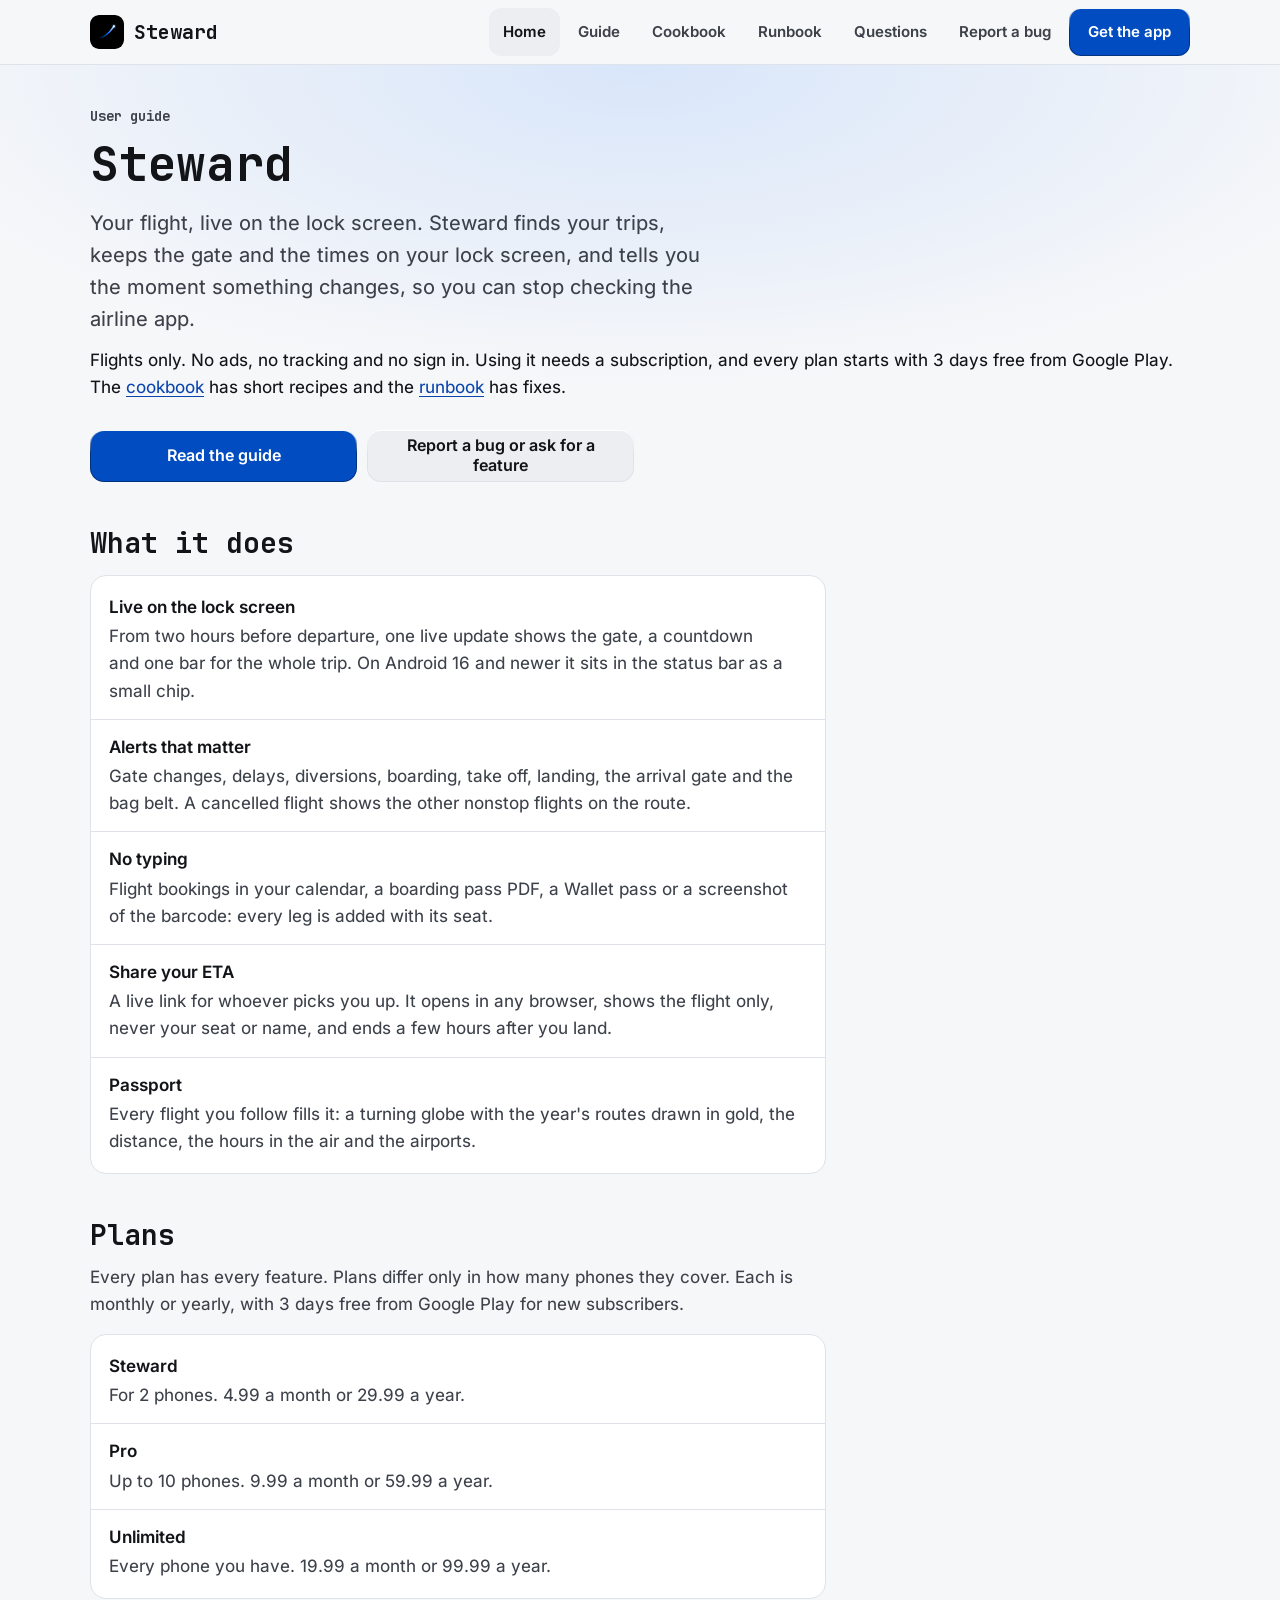
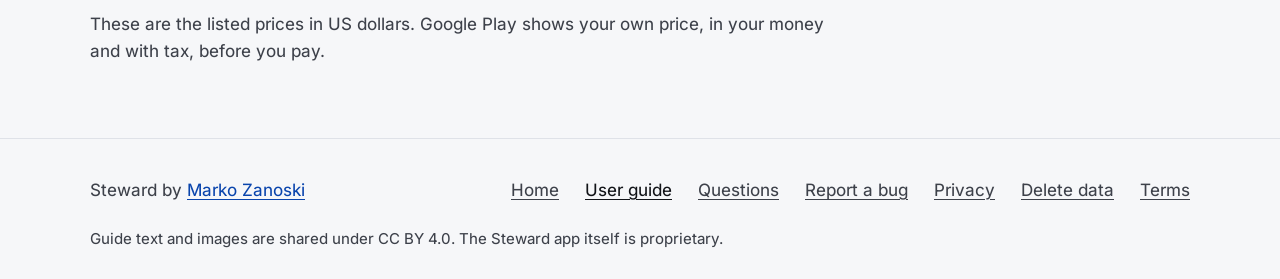
==== docs/index.html @ 2d5c079e "Add the Steward user guide, cookbook, runbook, questions and issue forms The public home for Steward" ====
<!doctype html>
<html lang="en">
<head>
<meta charset="utf-8">
<meta name="viewport" content="width=device-width, initial-scale=1, viewport-fit=cover">
<title>Home · Steward user guide</title>
<meta name="description" content="The user guide for Steward, the flight tracker for Android that keeps your gate and times live on the lock screen.">
<meta name="theme-color" content="#f6f7f9" media="(prefers-color-scheme: light)">
<meta name="theme-color" content="#000000" media="(prefers-color-scheme: dark)">
<meta property="og:title" content="Home · Steward user guide">
<meta property="og:description" content="The user guide for Steward, the flight tracker for Android that keeps your gate and times live on the lock screen.">
<link rel="icon" href="img/icon.svg" type="image/svg+xml">
<link rel="preload" href="fonts/jetbrains-mono-bold.woff2" as="font" type="font/woff2" crossorigin>
<link rel="preload" href="fonts/inter-regular.woff2" as="font" type="font/woff2" crossorigin>
<style>:root {
color-scheme: light dark;
--zs-fill: #004cc0;
--zs-on-fill: #ffffff;
--zs-glow: #0068ff;
--zs-mono: "JetBrains Mono", ui-monospace, "SF Mono", Menlo, Consolas, monospace;
--zs-sans: "Inter", system-ui, -apple-system, "Segoe UI", Roboto, sans-serif;
--zs-fs: 1;
--zs-type-screen-title: calc(27px * var(--zs-fs));
--zs-type-app-bar-title: calc(22px * var(--zs-fs));
--zs-type-pro-headline: calc(22px * var(--zs-fs));
--zs-type-sheet-title: calc(18px * var(--zs-fs));
--zs-type-sheet-title-big: calc(22px * var(--zs-fs));
--zs-type-section-label: calc(13px * var(--zs-fs));
--zs-type-panel-value: calc(19px * var(--zs-fs));
--zs-type-number: calc(20px * var(--zs-fs));
--zs-type-version: calc(17px * var(--zs-fs));
--zs-type-body: calc(15px * var(--zs-fs));
--zs-type-key: calc(15px * var(--zs-fs));
--zs-type-key-main: calc(16px * var(--zs-fs));
--zs-type-header-key: calc(13px * var(--zs-fs));
--zs-type-item-name: calc(15px * var(--zs-fs));
--zs-type-feature-name: calc(15px * var(--zs-fs));
--zs-type-pitch: calc(14.5px * var(--zs-fs));
--zs-type-hint: calc(14px * var(--zs-fs));
--zs-type-small: calc(13.5px * var(--zs-fs));
--zs-type-feature-line: calc(13px * var(--zs-fs));
--zs-type-nav-label: calc(12.5px * var(--zs-fs));
--zs-type-chip: calc(12.5px * var(--zs-fs));
--zs-type-meta: calc(12.5px * var(--zs-fs));
--zs-type-axis: calc(12px * var(--zs-fs));
--zs-r-plate: 16px;
--zs-r-key: 14px;
--zs-r-key-focus-inner: 10px;
--zs-r-header-key: 12px;
--zs-r-icon-button: 12px;
--zs-r-row: 12px;
--zs-r-note: 12px;
--zs-r-theme-tile: 14px;
--zs-r-tile-preview: 9px;
--zs-r-feature-tile: 10px;
--zs-r-list-icon: 10px;
--zs-r-sheet-top: 24px;
--zs-r-grab: 4px;
--zs-r-pill: 999px;
--zs-r-chip: 999px;
--zs-r-switch: 999px;
--zs-key-h: 52px;
--zs-header-key-h: 48px;
--zs-touch: 48px;
--zs-row-h: 52px;
--zs-item-h: 56px;
--zs-nav-item-h: 56px;
--zs-pill-w: 60px;
--zs-pill-h: 32px;
--zs-pro-row-h: 60px;
--zs-content-max: 1100px;
--zs-press-ms: 70ms;
--zs-release-ms: 140ms;
--zs-look-ms: 250ms;
--zs-pill-ms: 200ms;
--zs-s0: 2px;
--zs-s1: 4px;
--zs-s2: 6px;
--zs-s3: 8px;
--zs-s4: 10px;
--zs-s5: 12px;
--zs-s6: 14px;
--zs-s7: 16px;
--zs-s8: 18px;
--zs-s9: 22px;
--zs-s10: 26px;
--zs-s11: 28px;
--zs-s12: 32px;
--zs-s13: 48px;
--zs-ground: #f6f7f9;
--zs-plate: #ffffff;
--zs-well: #eceef2;
--zs-line: #dfe2e8;
--zs-edge: #7b808c;
--zs-bevel: #ffffff;
--zs-text: #121418;
--zs-soft: #3d414a;
--zs-blue: #0a45ad;
--zs-on-blue: #ffffff;
--zs-ok: #0a5530;
--zs-warn: #5c3a00;
--zs-bad: #931313;
--zs-scrim: rgba(18,20,24,.38);
--zs-chosen: #e8f0ff;
--zs-on-chosen: #0a3f9e;
--zs-risky-fill: #fde8e7;
--zs-risky-text: #8a1010;
--zs-risky-line: #d42a20;
--zs-live-dot: #1a7f4b;
}
@media (prefers-color-scheme: dark) {
:root:not([data-look]), :root[data-look="auto"] {
--zs-ground: #000000;
--zs-plate: #0d0d10;
--zs-well: #16171b;
--zs-line: #24252b;
--zs-edge: #646771;
--zs-bevel: #34363e;
--zs-text: #ffffff;
--zs-soft: #b6b8c0;
--zs-blue: #7aaeff;
--zs-on-blue: #04132e;
--zs-ok: #6fdc9b;
--zs-warn: #f2c06b;
--zs-bad: #ff9d97;
--zs-scrim: rgba(0,0,0,.6);
--zs-chosen: #0a2350;
--zs-on-chosen: #ffffff;
--zs-risky-fill: #2a0d10;
--zs-risky-text: #ffb4ae;
--zs-risky-line: #ff5a4f;
--zs-live-dot: #3ecf8e;
}
}
:root[data-look="light"] {
color-scheme: light;
--zs-ground: #f6f7f9;
--zs-plate: #ffffff;
--zs-well: #eceef2;
--zs-line: #dfe2e8;
--zs-edge: #7b808c;
--zs-bevel: #ffffff;
--zs-text: #121418;
--zs-soft: #3d414a;
--zs-blue: #0a45ad;
--zs-on-blue: #ffffff;
--zs-ok: #0a5530;
--zs-warn: #5c3a00;
--zs-bad: #931313;
--zs-scrim: rgba(18,20,24,.38);
--zs-chosen: #e8f0ff;
--zs-on-chosen: #0a3f9e;
--zs-risky-fill: #fde8e7;
--zs-risky-text: #8a1010;
--zs-risky-line: #d42a20;
--zs-live-dot: #1a7f4b;
}
:root[data-look="dark"] {
color-scheme: dark;
--zs-ground: #111215;
--zs-plate: #18191d;
--zs-well: #1f2126;
--zs-line: #2a2c33;
--zs-edge: #6c707b;
--zs-bevel: #3a3d46;
--zs-text: #eceef2;
--zs-soft: #b5b8c1;
--zs-blue: #86b6ff;
--zs-on-blue: #04132e;
--zs-ok: #6fdc9b;
--zs-warn: #f2c06b;
--zs-bad: #ff9d97;
--zs-scrim: rgba(0,0,0,.55);
--zs-chosen: #0a2350;
--zs-on-chosen: #ffffff;
--zs-risky-fill: #2a0d10;
--zs-risky-text: #ffb4ae;
--zs-risky-line: #ff5a4f;
--zs-live-dot: #3ecf8e;
}
:root[data-look="black"] {
color-scheme: dark;
--zs-ground: #000000;
--zs-plate: #0d0d10;
--zs-well: #16171b;
--zs-line: #24252b;
--zs-edge: #646771;
--zs-bevel: #34363e;
--zs-text: #ffffff;
--zs-soft: #b6b8c0;
--zs-blue: #7aaeff;
--zs-on-blue: #04132e;
--zs-ok: #6fdc9b;
--zs-warn: #f2c06b;
--zs-bad: #ff9d97;
--zs-scrim: rgba(0,0,0,.6);
--zs-chosen: #0a2350;
--zs-on-chosen: #ffffff;
--zs-risky-fill: #2a0d10;
--zs-risky-text: #ffb4ae;
--zs-risky-line: #ff5a4f;
--zs-live-dot: #3ecf8e;
}
@media (prefers-reduced-motion: reduce) { :root { --zs-press-ms: 0ms; --zs-release-ms: 0ms; --zs-look-ms: 0ms; --zs-pill-ms: 0ms; } }
@font-face { font-family: Inter; src: url(fonts/inter-regular.woff2) format("woff2"); font-weight: 400; font-display: swap; }
@font-face { font-family: Inter; src: url(fonts/inter-semibold.woff2) format("woff2"); font-weight: 600; font-display: swap; }
@font-face { font-family: "JetBrains Mono"; src: url(fonts/jetbrains-mono-bold.woff2) format("woff2"); font-weight: 700; font-display: swap; }
* { box-sizing: border-box; }
html { background: var(--zs-ground); scroll-behavior: smooth; -webkit-text-size-adjust: 100%; }
@media (prefers-reduced-motion: reduce) { html { scroll-behavior: auto; } }
body { margin: 0; color: var(--zs-text); background: var(--zs-ground); font: 400 1.0625rem/1.6 var(--zs-sans); -webkit-font-smoothing: antialiased; }
img, svg { display: block; max-width: 100%; }
a { color: var(--zs-blue); text-underline-offset: .2em; }
a:hover { text-decoration-thickness: 2px; }
:focus-visible { outline: 2px solid var(--zs-glow); outline-offset: 3px; border-radius: var(--zs-r-row); }
.skip { position: absolute; left: -999px; top: 8px; z-index: 20; background: var(--zs-fill); color: var(--zs-on-fill); padding: 12px 18px; border-radius: var(--zs-r-key); font-weight: 600; }
.skip:focus { left: 12px; }
.wrap { width: min(var(--zs-content-max), 100% - 40px); margin-inline: auto; }
h1, h2, .lbl { font-family: var(--zs-mono); font-weight: 700; letter-spacing: 0; margin: 0; }
h1, h2, h3 { text-wrap: balance; }
p, li, dd { text-wrap: pretty; }
h1 { font-size: clamp(2rem, 5.2vw, 3rem); line-height: 1.12; }
h2 { font-size: clamp(1.375rem, 3vw, 1.75rem); line-height: 1.2; margin: 44px 0 12px; }
h3, .h3 { font: 600 1.125rem/1.35 var(--zs-sans); margin: 0; }
.lbl { font-size: .875rem; color: var(--zs-soft); margin: 0 0 10px; }
p { margin: 0; }
p + p { margin-top: 12px; }
.bar { position: sticky; top: 0; z-index: 10; background: var(--zs-ground); border-bottom: 1px solid var(--zs-line); padding-top: env(safe-area-inset-top, 0px); }
.bar .wrap { display: flex; flex-wrap: wrap; align-items: center; justify-content: space-between; gap: 0 12px; min-height: 64px; padding-block: 8px; }
.brand { display: flex; align-items: center; gap: 10px; min-height: 48px; color: var(--zs-text); text-decoration: none; font: 700 1.25rem/1 var(--zs-mono); white-space: nowrap; }
.brand img { width: 34px; height: 34px; border-radius: 9px; }
.bar nav { display: flex; align-items: center; gap: 4px; }
.bar nav a { display: inline-flex; align-items: center; min-height: 48px; padding: 0 14px; border-radius: var(--zs-r-row); color: var(--zs-soft); font-weight: 600; font-size: .9375rem; text-decoration: none; white-space: nowrap; }
.bar nav a:hover, .bar nav a[aria-current] { color: var(--zs-text); background: var(--zs-well); }
@media (max-width: 760px) { .hide-s { display: none !important; } }
.key { display: inline-flex; align-items: center; justify-content: center; gap: 10px; min-height: var(--zs-key-h); padding: 0 22px; border-radius: var(--zs-r-key); border: 1px solid transparent; font: 600 1rem/1.2 var(--zs-sans); text-decoration: none; text-align: center; cursor: pointer; transition: transform var(--zs-release-ms) ease, filter var(--zs-release-ms) ease; }
.key:active { transform: scale(.97); transition-duration: var(--zs-press-ms); }
.key.filled, .bar nav a.key { color: var(--zs-on-fill); background: linear-gradient(var(--zs-fill), var(--zs-fill)) padding-box, linear-gradient(to bottom, rgba(255,255,255,.32), color-mix(in srgb, var(--zs-fill) 65%, #000) 45%) border-box; }
.key.filled:hover, .bar nav a.key:hover { color: var(--zs-on-fill); filter: brightness(1.08); }
.bar nav a.key { min-height: 48px; padding: 0 18px; border-radius: var(--zs-r-header-key); }
.key.tonal { color: var(--zs-text); background: linear-gradient(var(--zs-well), var(--zs-well)) padding-box, linear-gradient(to bottom, var(--zs-bevel), var(--zs-line) 45%) border-box; }
.keys { display: grid; gap: 10px; margin-top: 28px; max-width: 34rem; }
@media (min-width: 35em) { .keys { grid-auto-flow: column; grid-auto-columns: minmax(0, 1fr); } }
.plate { background: var(--zs-plate); border: 1px solid var(--zs-line); border-radius: var(--zs-r-plate); box-shadow: 0 1px 0 var(--zs-bevel) inset; }
.page { position: relative; isolation: isolate; padding-block: 40px 72px; }
.page::before { content: ""; position: absolute; inset: 0 0 auto; height: 320px; z-index: -1; pointer-events: none; background: radial-gradient(60% 100% at 50% 0%, color-mix(in srgb, var(--zs-glow) 12%, transparent), transparent); }
.lede { margin-top: 16px; max-width: 40rem; color: var(--zs-soft); font-size: clamp(1.0625rem, 1.8vw, 1.25rem); }
.doc { max-width: 46rem; overflow-wrap: break-word; }
.doc p, .doc li { color: var(--zs-soft); }
.doc strong, .doc b { color: var(--zs-text); font-weight: 600; }
.doc ul, .doc ol { padding-left: 1.3em; }
.doc li + li { margin-top: 6px; }
dl.rows { margin: 16px 0 0; padding: 4px 0; }
dl.rows > div { padding: 14px 18px; }
dl.rows > div + div { border-top: 1px solid var(--zs-line); }
dl.rows dt { font-weight: 600; color: var(--zs-text); }
dl.rows dd { margin: 2px 0 0; color: var(--zs-soft); }
.cards { display: grid; gap: 12px; margin-top: 24px; }
@media (min-width: 840px) { .cards { grid-template-columns: 1fr 1fr; } }
.card { padding: 22px; display: flex; flex-direction: column; gap: 6px; }
.card p { color: var(--zs-soft); }
.card .key { margin-top: auto; align-self: start; }
.card p:last-of-type { margin-bottom: 14px; }
.mail { color: var(--zs-text); }
.sr { position: absolute; width: 1px; height: 1px; overflow: hidden; clip-path: inset(50%); white-space: nowrap; }
footer { border-top: 1px solid var(--zs-line); padding: 28px 0 calc(28px + env(safe-area-inset-bottom, 0px)); color: var(--zs-soft); }
footer .wrap { display: flex; flex-wrap: wrap; gap: 12px 24px; justify-content: space-between; align-items: center; }
footer nav { display: flex; flex-wrap: wrap; gap: 2px; margin-inline: -12px; }
footer nav a { display: inline-flex; align-items: center; min-height: 48px; padding: 0 12px; color: var(--zs-soft); border-radius: var(--zs-r-row); }
footer nav a:hover, footer nav a[aria-current] { color: var(--zs-text); }
footer .lic { flex-basis: 100%; font-size: .9375rem; }
@media (min-width: 2200px) { html { font-size: 130%; } .wrap { width: min(1600px, 100% - 96px); } }
@media (min-width: 3200px) { html { font-size: 180%; } .wrap { width: min(2400px, 100% - 160px); } }
@media (prefers-reduced-motion: reduce) { .key { transition: none; } .key:active { transform: none; } }</style>
</head>
<body>
<a class="skip" href="#main">Skip to content</a>
<header class="bar">
  <div class="wrap">
    <a class="brand" href="index.html"><img src="img/icon.svg" alt="" width="34" height="34"><span>Steward</span></a>
    <nav aria-label="Guide pages"><a class="hide-s" href="index.html" aria-current="page">Home</a><a class="hide-s" href="guide.html">Guide</a><a class="hide-s" href="cookbook.html">Cookbook</a><a class="hide-s" href="runbook.html">Runbook</a><a class="hide-s" href="faq.html">Questions</a><a class="hide-s" href="report.html">Report a bug</a><a class="key" href="https://play.google.com/store/apps/details?id=com.zanoshky.steward">Get the app</a></nav>
  </div>
</header>
<main id="main" class="page">
  <div class="wrap">

    <p class="lbl">User guide</p>
    <h1>Steward</h1>
    <p class="lede">Your flight, live on the lock screen. Steward finds your trips, keeps the gate and the times on your lock screen, and tells you the moment something changes, so you can stop checking the airline app.</p>
    <p>Flights only. No ads, no tracking and no sign in. Using it needs a subscription, and every plan starts with 3 days free from Google Play. The <a href="cookbook.html">cookbook</a> has short recipes and the <a href="runbook.html">runbook</a> has fixes.</p>
    <div class="keys">
      <a class="key filled" href="guide.html">Read the guide</a>
      <a class="key tonal" href="report.html">Report a bug or ask for a feature</a>
    </div>

    <div class="doc">
      <h2>What it does</h2>
      <dl class="rows plate">
        <div><dt>Live on the lock screen</dt><dd>From two hours before departure, one live update shows the gate, a countdown and one bar for the whole trip. On Android 16 and newer it sits in the status bar as a small chip.</dd></div>
        <div><dt>Alerts that matter</dt><dd>Gate changes, delays, diversions, boarding, take off, landing, the arrival gate and the bag belt. A cancelled flight shows the other nonstop flights on the route.</dd></div>
        <div><dt>No typing</dt><dd>Flight bookings in your calendar, a boarding pass PDF, a Wallet pass or a screenshot of the barcode: every leg is added with its seat.</dd></div>
        <div><dt>Share your ETA</dt><dd>A live link for whoever picks you up. It opens in any browser, shows the flight only, never your seat or name, and ends a few hours after you land.</dd></div>
        <div><dt>Passport</dt><dd>Every flight you follow fills it: a turning globe with the year's routes drawn in gold, the distance, the hours in the air and the airports.</dd></div>
      </dl>

      <h2>Plans</h2>
      <p>Every plan has every feature. Plans differ only in how many phones they cover. Each is monthly or yearly, with 3 days free from Google Play for new subscribers.</p>
      <dl class="rows plate">
        <div><dt>Steward</dt><dd>For 2 phones. 4.99 a month or 29.99 a year.</dd></div>
        <div><dt>Pro</dt><dd>Up to 10 phones. 9.99 a month or 59.99 a year.</dd></div>
        <div><dt>Unlimited</dt><dd>Every phone you have. 19.99 a month or 99.99 a year.</dd></div>
      </dl>
      <p style="margin-top:12px">These are the listed prices in US dollars. Google Play shows your own price, in your money and with tax, before you pay.</p>
    </div>

  </div>
</main>
<footer>
  <div class="wrap">
    <span>Steward by <a href="https://zanoski.com">Marko Zanoski</a></span>
    <nav aria-label="Footer"><a href="https://steward.zanoski.com">Home</a><a href="index.html" aria-current="page">User guide</a><a href="faq.html">Questions</a><a href="report.html">Report a bug</a><a href="https://steward.zanoski.com/privacy">Privacy</a><a href="https://steward.zanoski.com/delete">Delete data</a><a href="https://steward.zanoski.com/terms">Terms</a></nav>
    <p class="lic">Guide text and images are shared under CC BY 4.0. The Steward app itself is proprietary.</p>
  </div>
</footer>
</body>
</html>
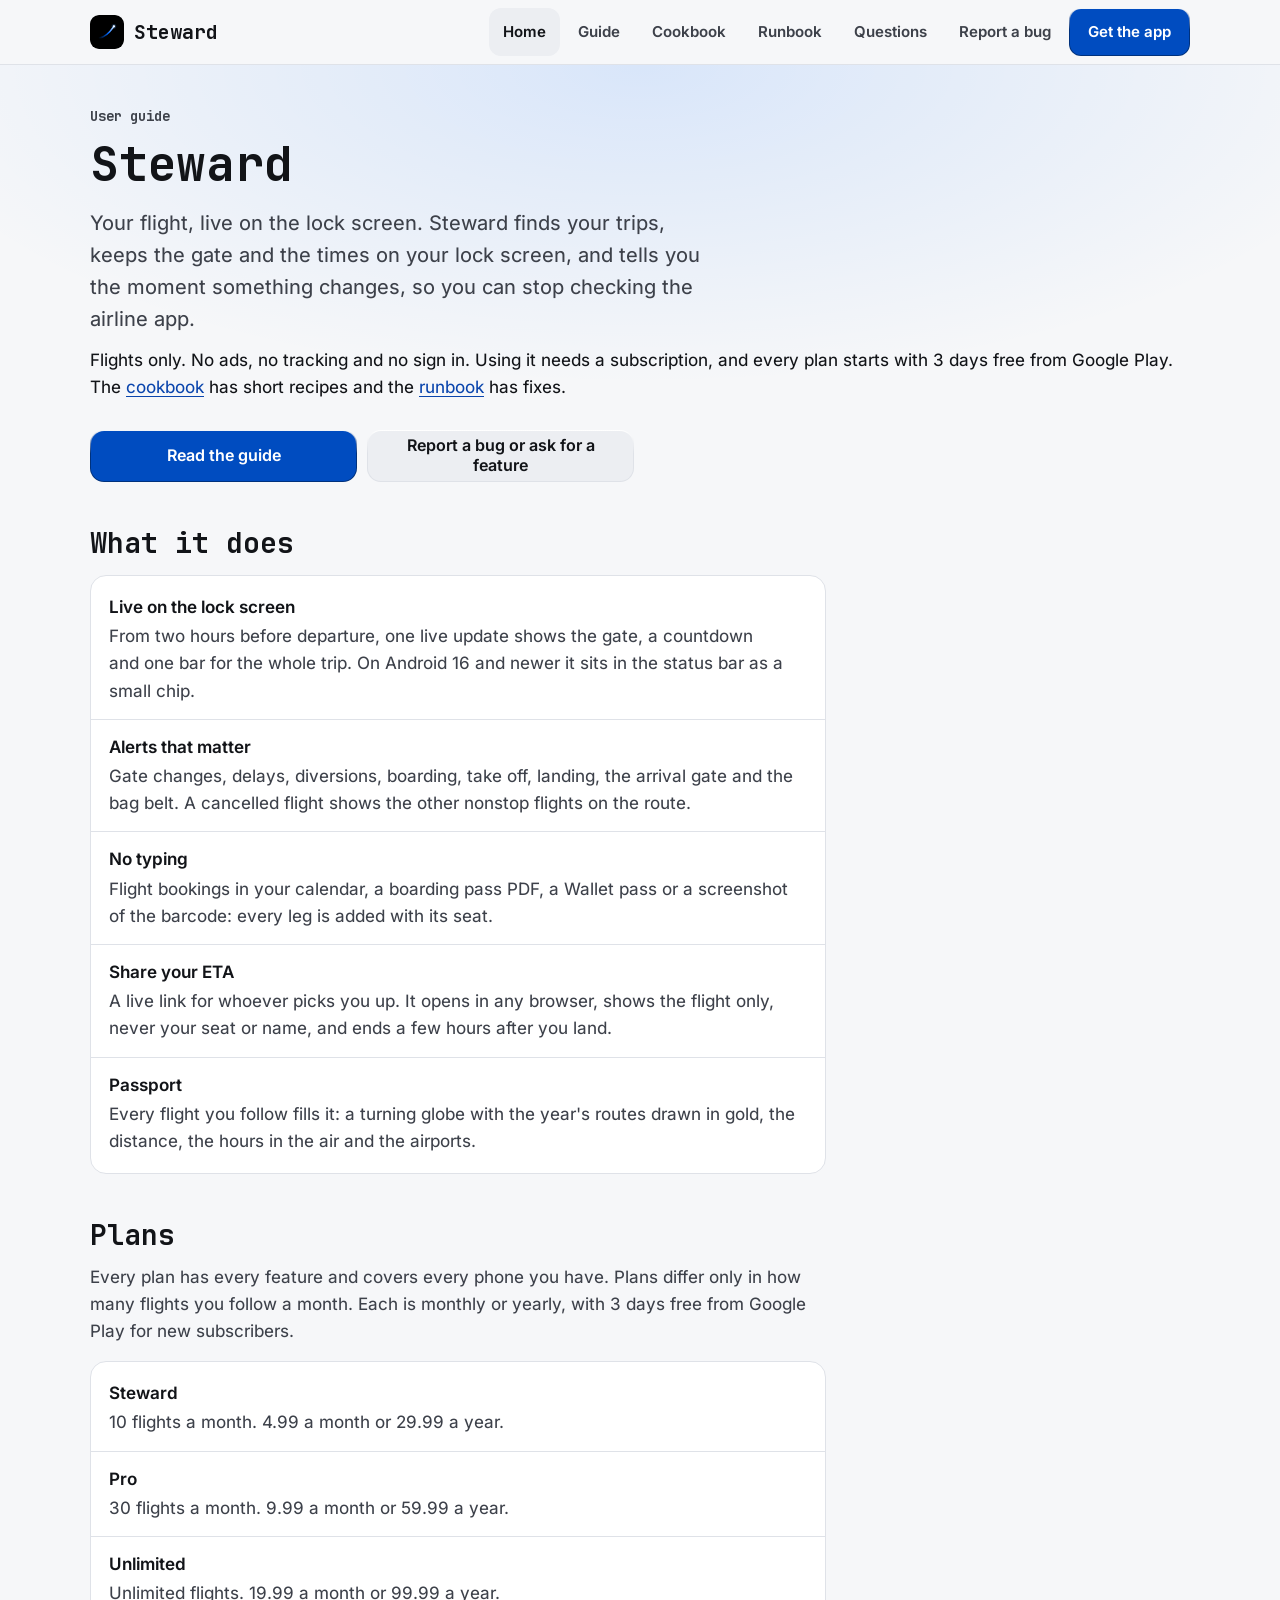
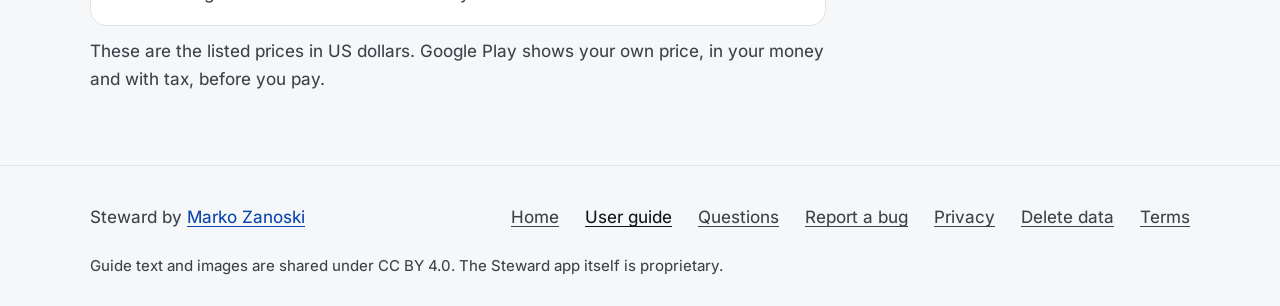
==== commit cc0ba69d: "Guide: plans count flights a month, connections are free, 10 more flights Index, guide, faq and runb" ====
--- a/docs/index.html
+++ b/docs/index.html
@@ -304,11 +304,11 @@
       </dl>
 
       <h2>Plans</h2>
-      <p>Every plan has every feature. Plans differ only in how many phones they cover. Each is monthly or yearly, with 3 days free from Google Play for new subscribers.</p>
+      <p>Every plan has every feature and covers every phone you have. Plans differ only in how many flights you follow a month. Each is monthly or yearly, with 3 days free from Google Play for new subscribers.</p>
       <dl class="rows plate">
-        <div><dt>Steward</dt><dd>For 2 phones. 4.99 a month or 29.99 a year.</dd></div>
-        <div><dt>Pro</dt><dd>Up to 10 phones. 9.99 a month or 59.99 a year.</dd></div>
-        <div><dt>Unlimited</dt><dd>Every phone you have. 19.99 a month or 99.99 a year.</dd></div>
+        <div><dt>Steward</dt><dd>10 flights a month. 4.99 a month or 29.99 a year.</dd></div>
+        <div><dt>Pro</dt><dd>30 flights a month. 9.99 a month or 59.99 a year.</dd></div>
+        <div><dt>Unlimited</dt><dd>Unlimited flights. 19.99 a month or 99.99 a year.</dd></div>
       </dl>
       <p style="margin-top:12px">These are the listed prices in US dollars. Google Play shows your own price, in your money and with tax, before you pay.</p>
     </div>
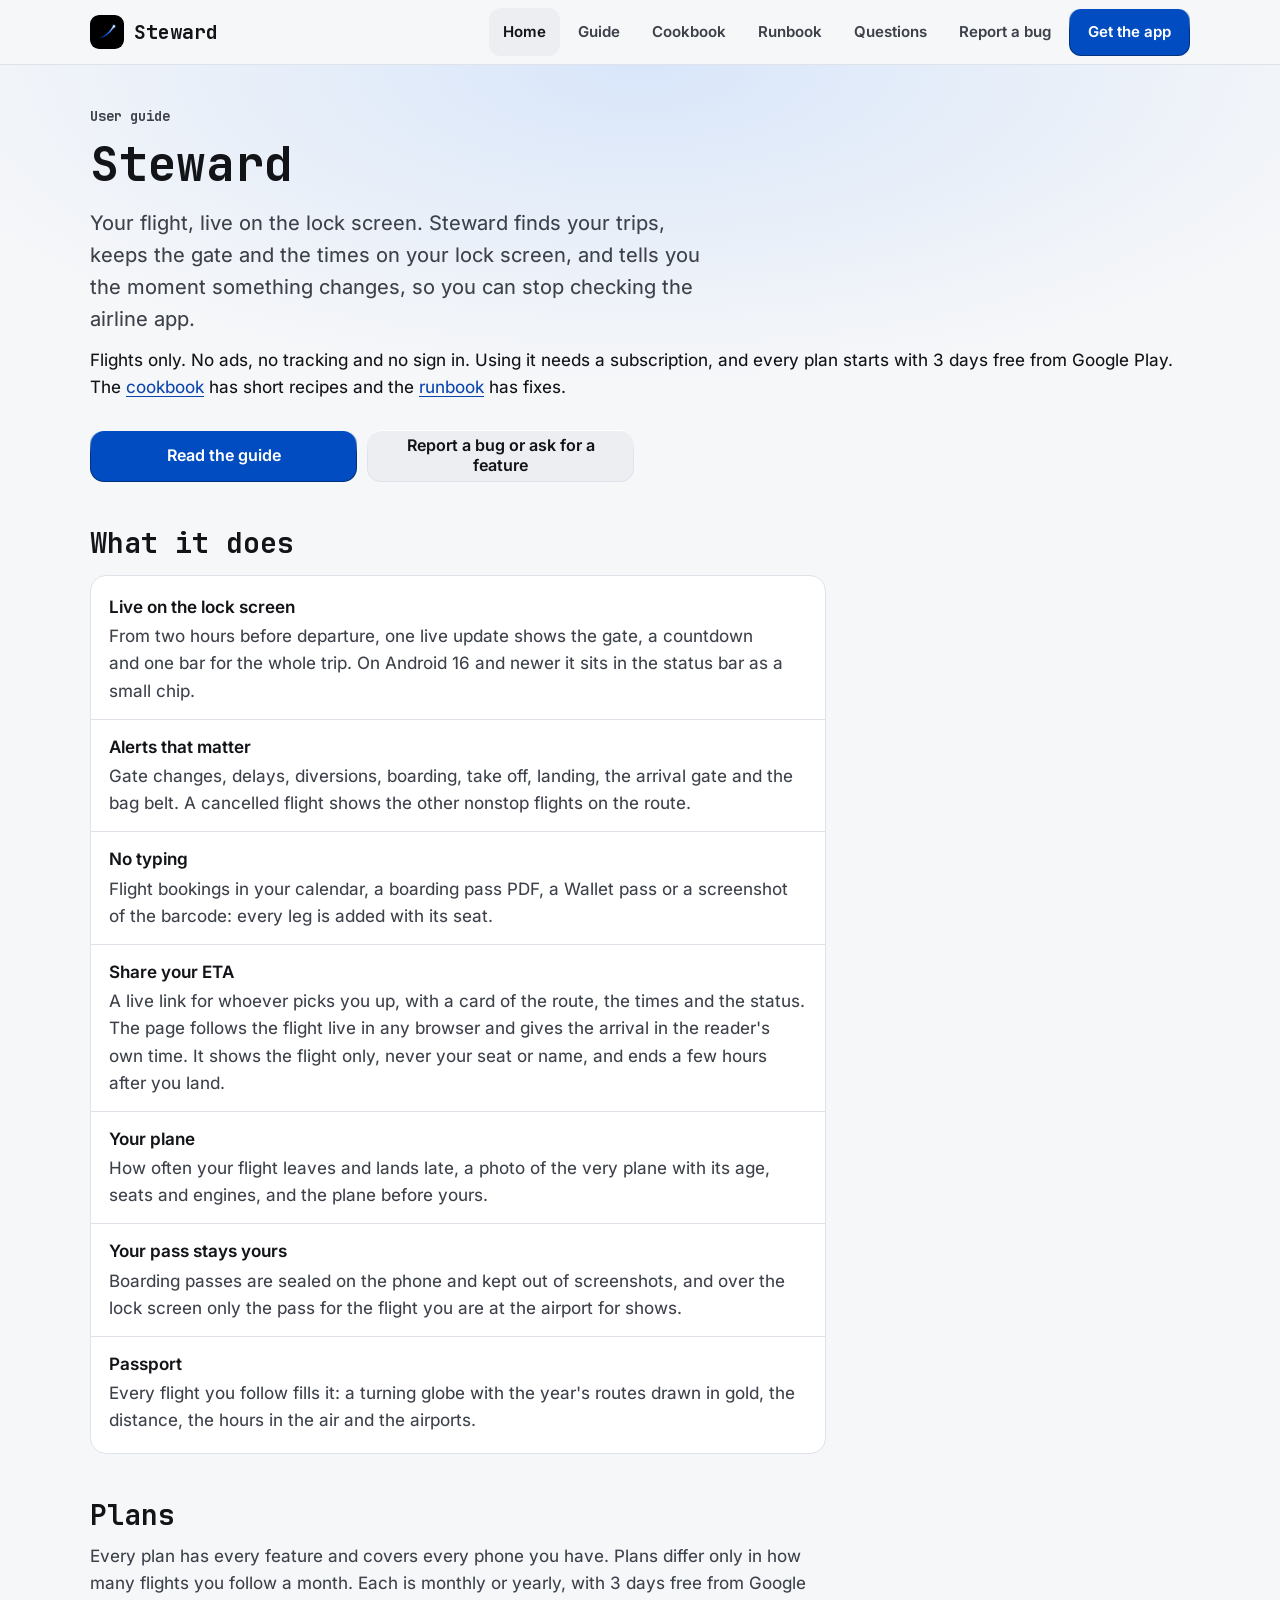
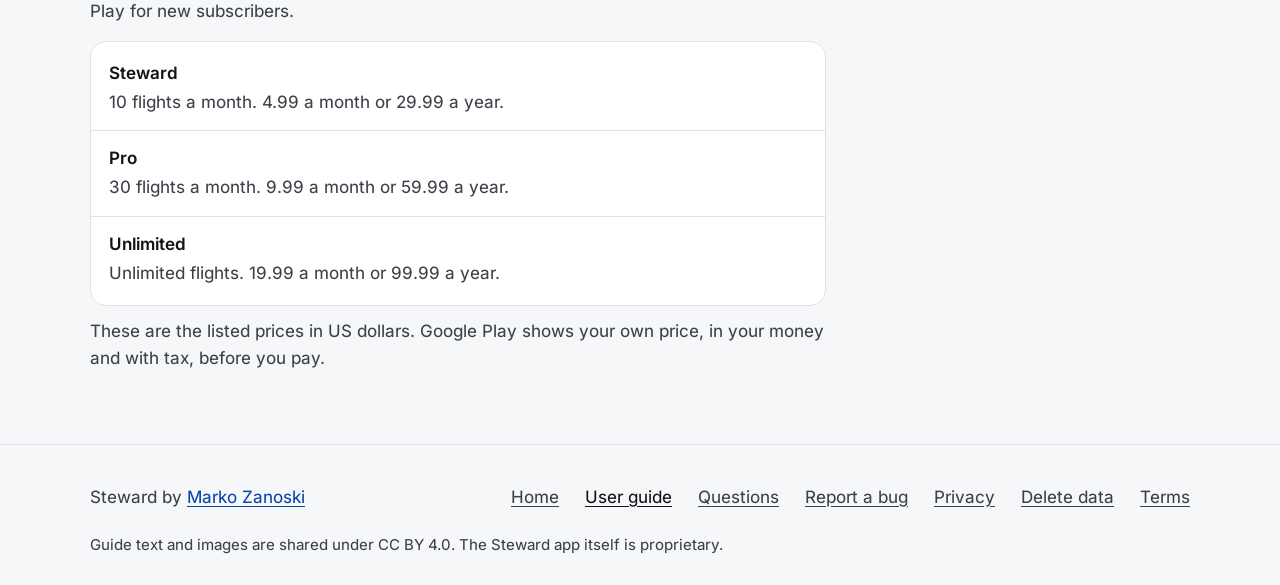
==== commit cb443c6f: "Guide follows 1.4: Your plane, the shared flight card, the pass rules Steward 1.4 (9) went to produc" ====
--- a/docs/index.html
+++ b/docs/index.html
@@ -299,7 +299,9 @@
         <div><dt>Live on the lock screen</dt><dd>From two hours before departure, one live update shows the gate, a countdown and one bar for the whole trip. On Android 16 and newer it sits in the status bar as a small chip.</dd></div>
         <div><dt>Alerts that matter</dt><dd>Gate changes, delays, diversions, boarding, take off, landing, the arrival gate and the bag belt. A cancelled flight shows the other nonstop flights on the route.</dd></div>
         <div><dt>No typing</dt><dd>Flight bookings in your calendar, a boarding pass PDF, a Wallet pass or a screenshot of the barcode: every leg is added with its seat.</dd></div>
-        <div><dt>Share your ETA</dt><dd>A live link for whoever picks you up. It opens in any browser, shows the flight only, never your seat or name, and ends a few hours after you land.</dd></div>
+        <div><dt>Share your ETA</dt><dd>A live link for whoever picks you up, with a card of the route, the times and the status. The page follows the flight live in any browser and gives the arrival in the reader's own time. It shows the flight only, never your seat or name, and ends a few hours after you land.</dd></div>
+        <div><dt>Your plane</dt><dd>How often your flight leaves and lands late, a photo of the very plane with its age, seats and engines, and the plane before yours.</dd></div>
+        <div><dt>Your pass stays yours</dt><dd>Boarding passes are sealed on the phone and kept out of screenshots, and over the lock screen only the pass for the flight you are at the airport for shows.</dd></div>
         <div><dt>Passport</dt><dd>Every flight you follow fills it: a turning globe with the year's routes drawn in gold, the distance, the hours in the air and the airports.</dd></div>
       </dl>
 
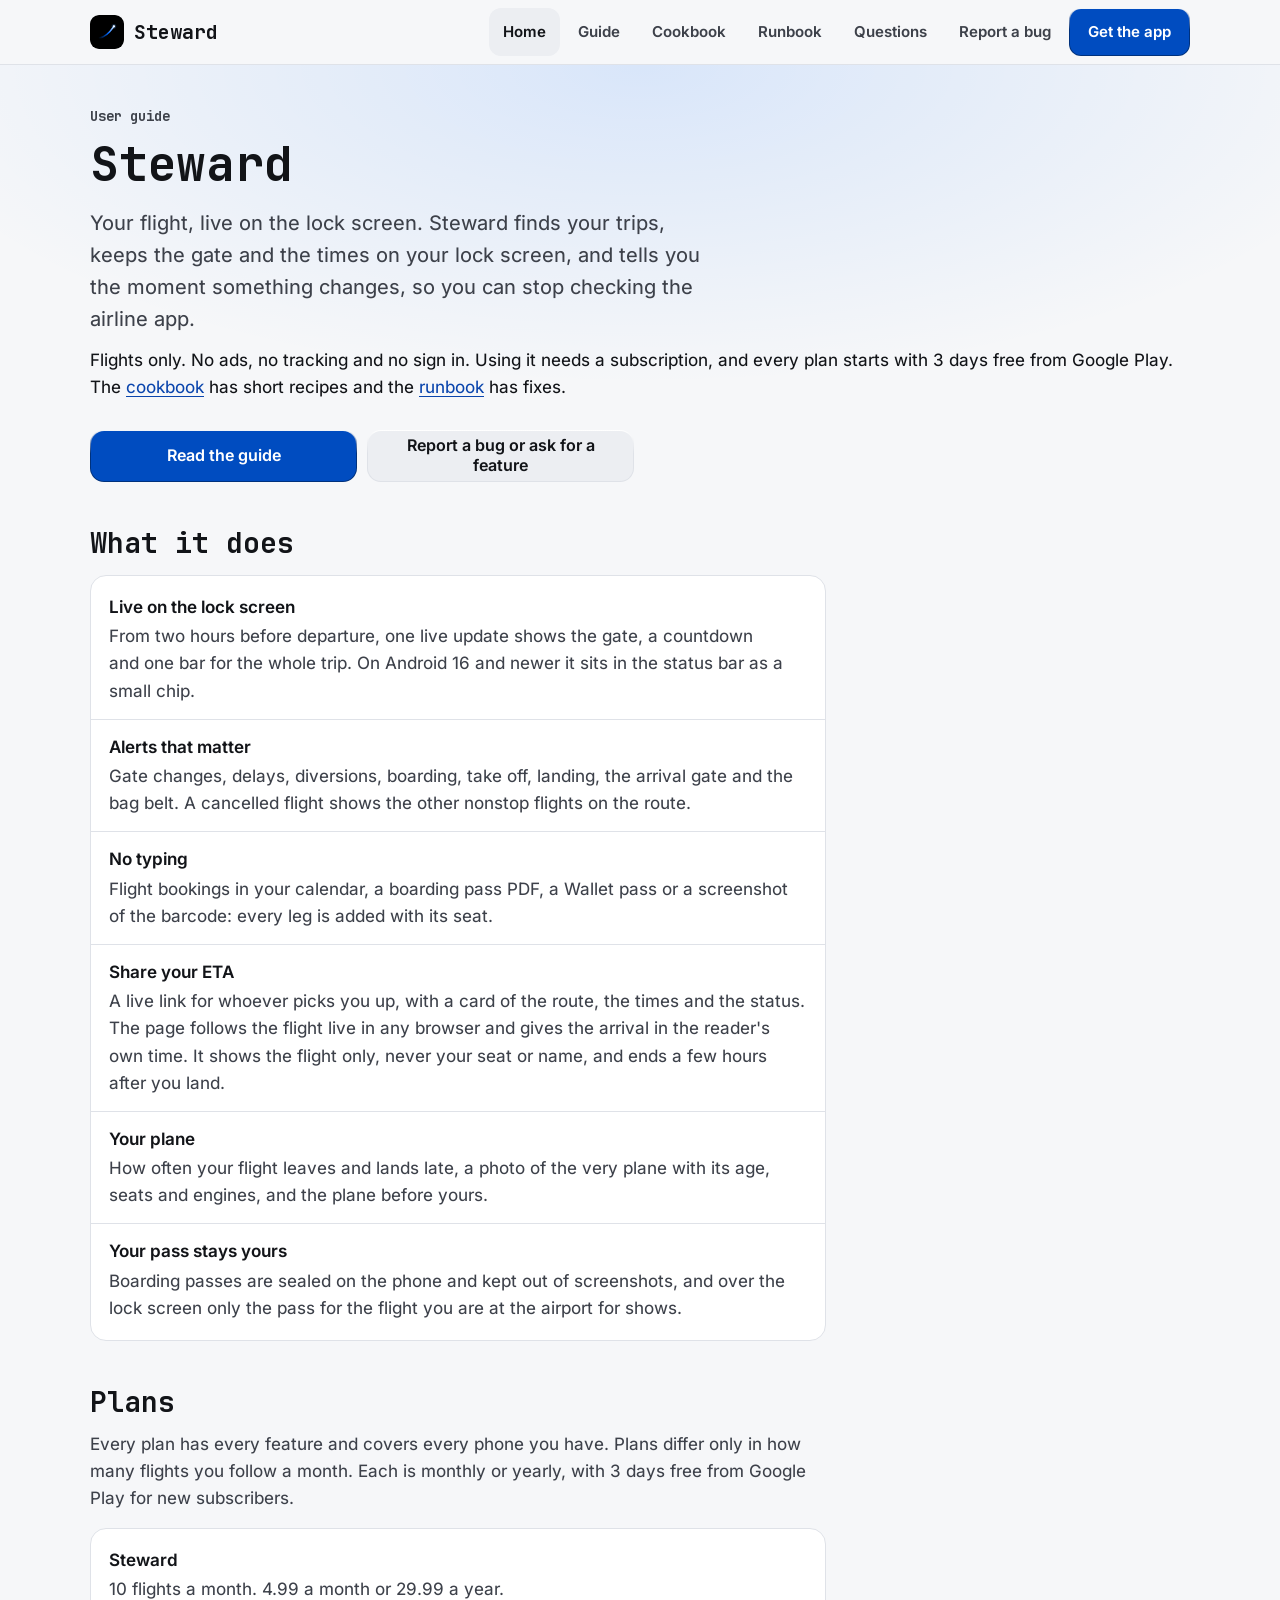
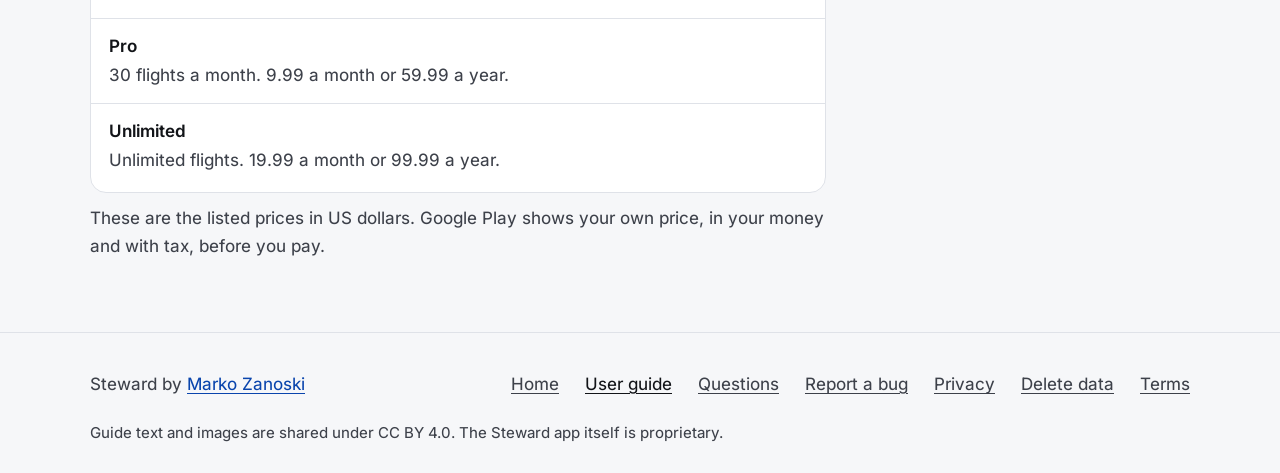
==== commit 78b60f35: "Guide: drop the removed Sky and Passport tabs, describe the one screen home" ====
--- a/docs/index.html
+++ b/docs/index.html
@@ -302,7 +302,6 @@
         <div><dt>Share your ETA</dt><dd>A live link for whoever picks you up, with a card of the route, the times and the status. The page follows the flight live in any browser and gives the arrival in the reader's own time. It shows the flight only, never your seat or name, and ends a few hours after you land.</dd></div>
         <div><dt>Your plane</dt><dd>How often your flight leaves and lands late, a photo of the very plane with its age, seats and engines, and the plane before yours.</dd></div>
         <div><dt>Your pass stays yours</dt><dd>Boarding passes are sealed on the phone and kept out of screenshots, and over the lock screen only the pass for the flight you are at the airport for shows.</dd></div>
-        <div><dt>Passport</dt><dd>Every flight you follow fills it: a turning globe with the year's routes drawn in gold, the distance, the hours in the air and the airports.</dd></div>
       </dl>
 
       <h2>Plans</h2>
